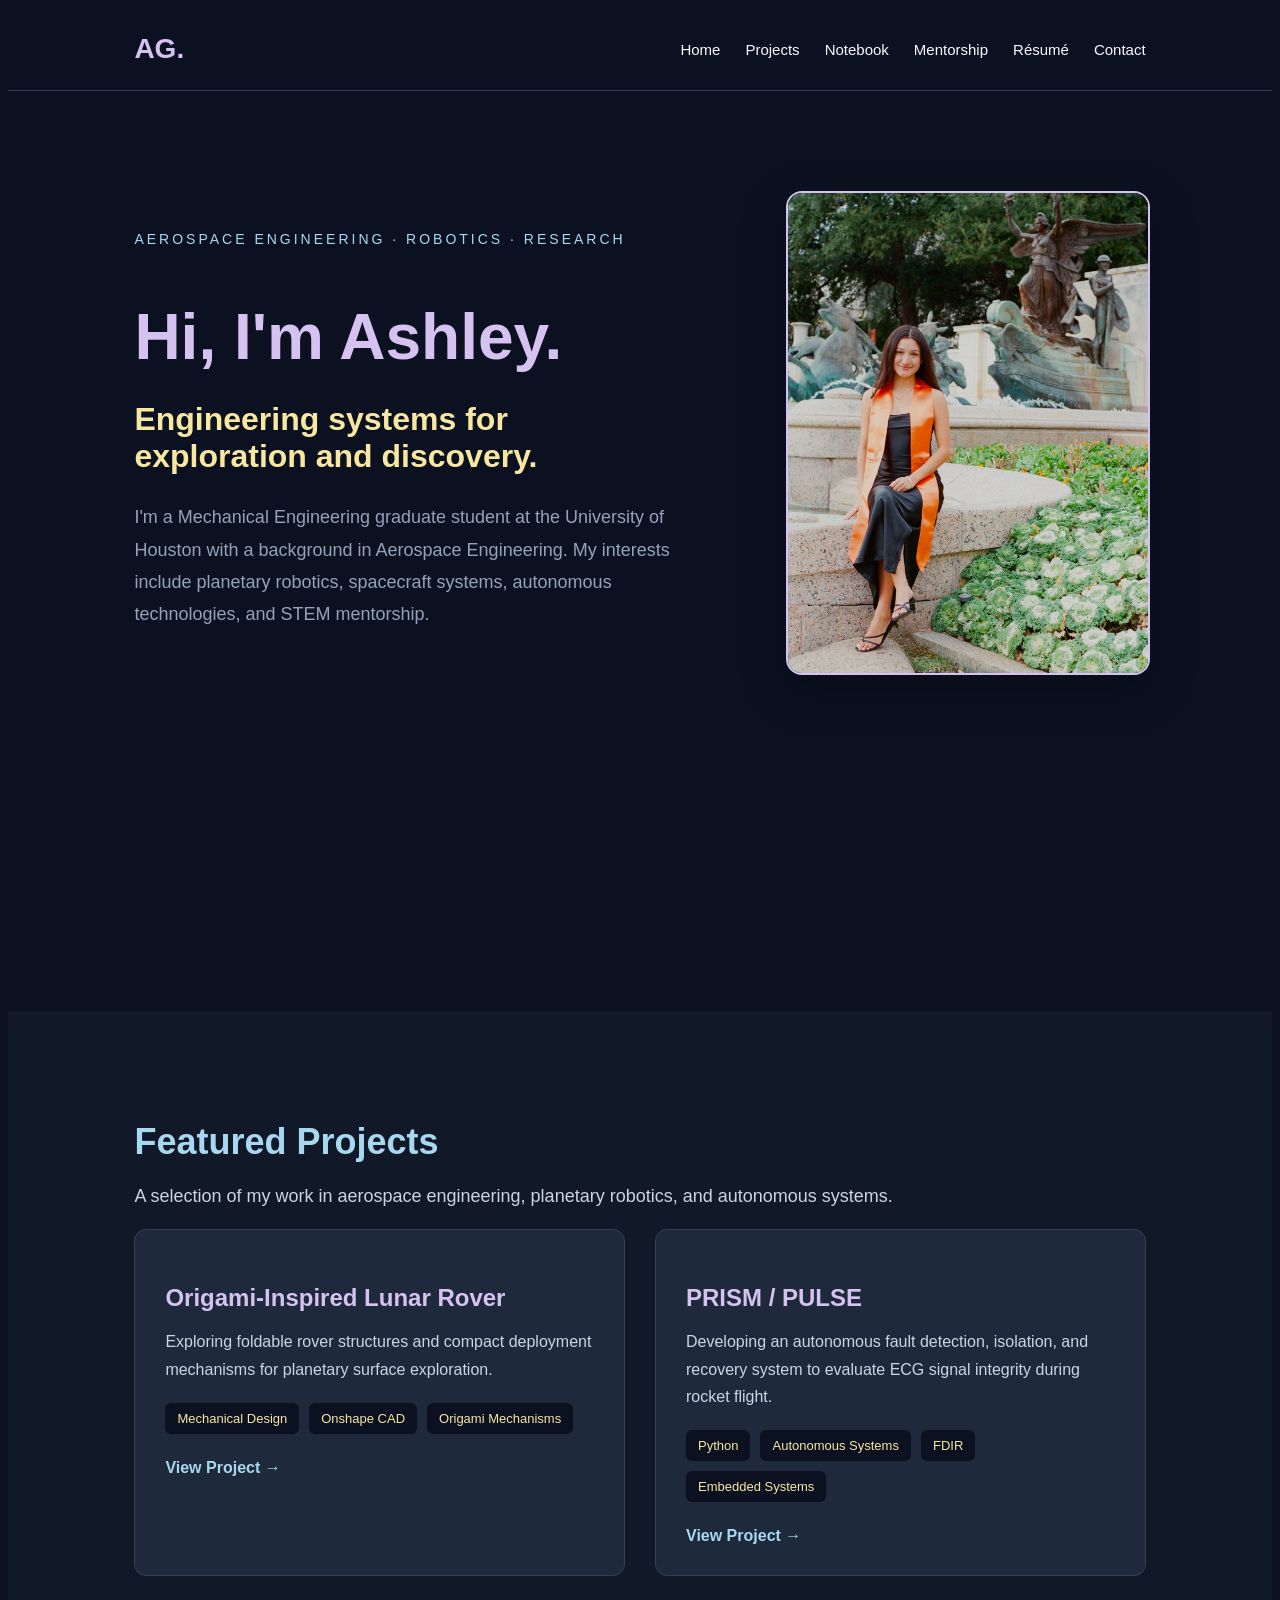
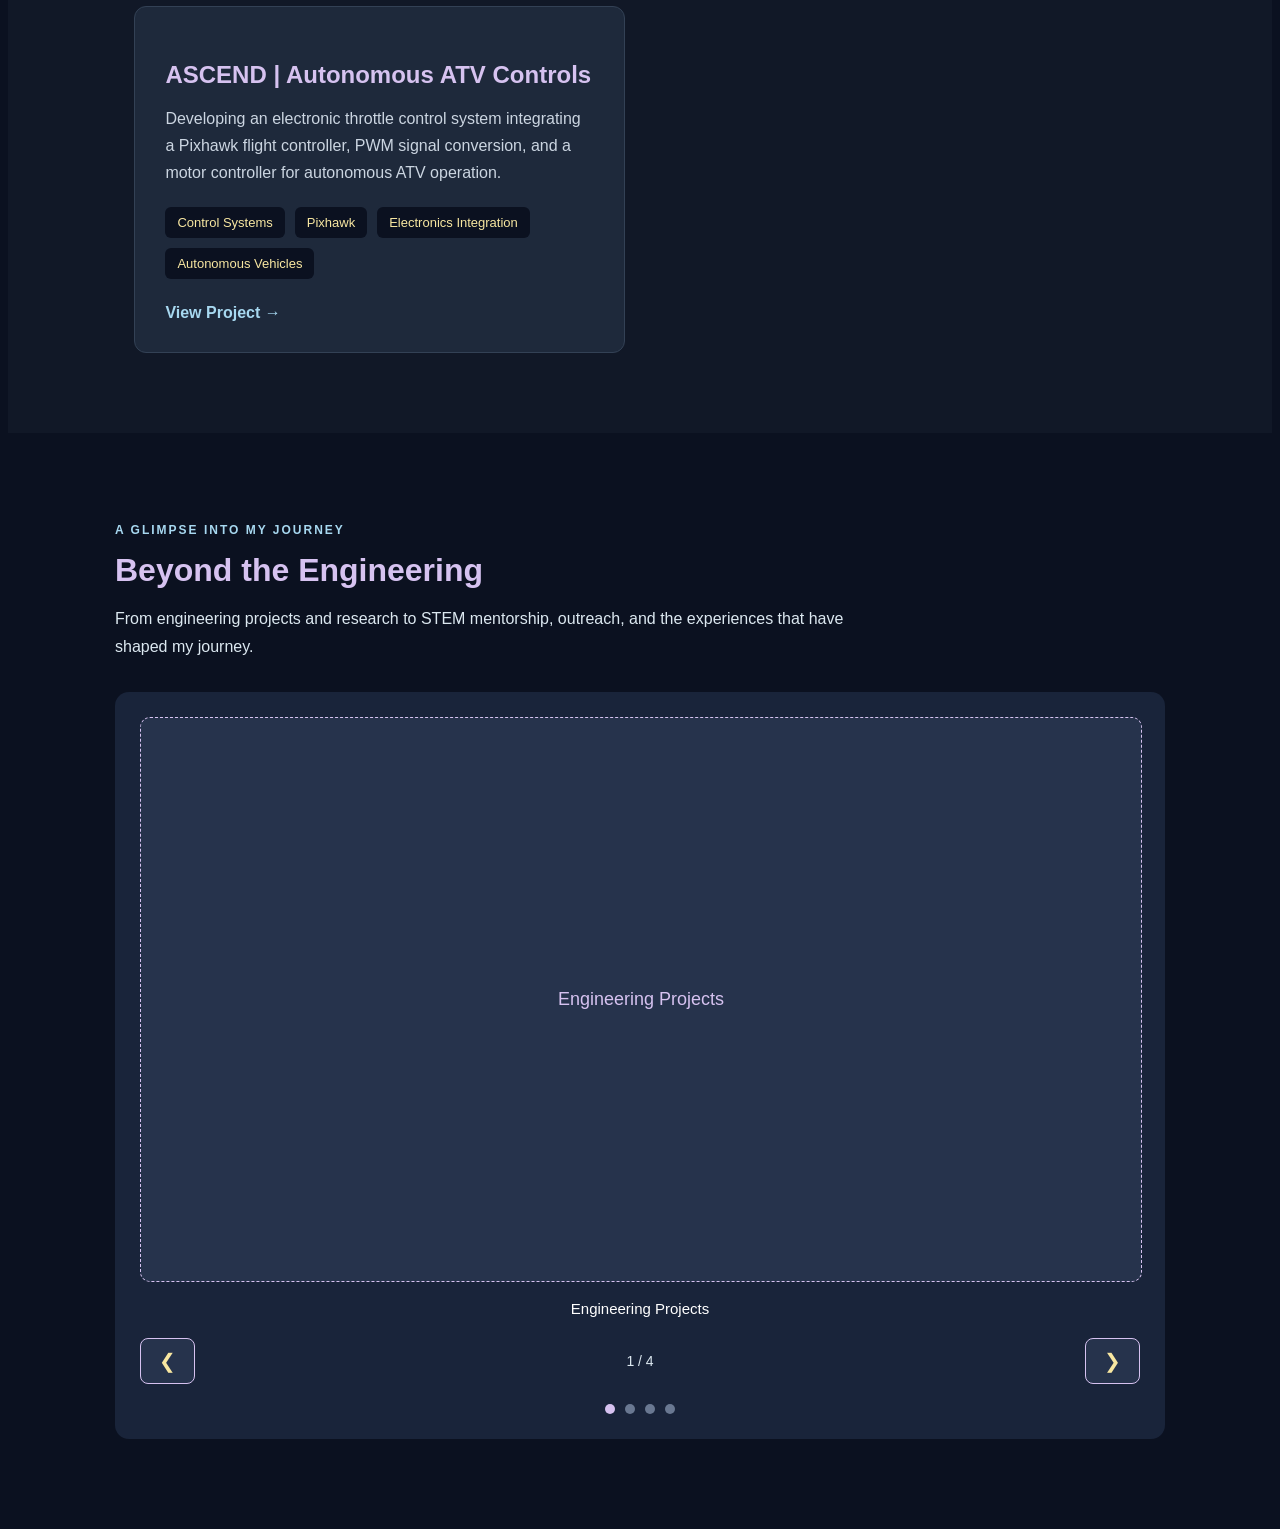
==== index.html @ f5437fc2 "Add files via upload initial engineering portfolio website" ====
<!DOCTYPE html>
<html lang="en">

<head>
    <meta charset="UTF-8">
    <meta name="viewport" content="width=device-width, initial-scale=1.0">

    <title>Ashley Guajardo | Engineering Portfolio</title>

    <link rel="stylesheet" href="style.css?v=2">
</head>

<body>

    <!-- NAVIGATION BAR -->

    <nav class="navbar">

        <a href="index.html" class="logo">AG.</a>

        <div class="nav-links">
            <a href="index.html">Home</a>
            <a href="projects.html">Projects</a>
            <a href="notebook.html">Notebook</a>
            <a href="mentorship.html">Mentorship</a>
            <a href="resume.html">Résumé</a>
            <a href="contact.html">Contact</a>
        </div>

    </nav>
  
<!-- HERO SECTION -->

<section class="hero">

    <div class="hero-content">

        <!-- LEFT SIDE: INTRODUCTION -->

        <div class="hero-text">

            <p class="eyebrow">
                AEROSPACE ENGINEERING · ROBOTICS · RESEARCH
            </p>

            <h1>Hi, I'm Ashley.</h1>

            <h2>
                Engineering systems for exploration
                and discovery.
            </h2>

            <p class="intro">
                I'm a Mechanical Engineering graduate student
                at the University of Houston with a background
                in Aerospace Engineering.

                My interests include planetary robotics,
                spacecraft systems, autonomous technologies,
                and STEM mentorship.
            </p>

        </div>

        <!-- RIGHT SIDE: PROFILE PHOTO -->

        <div class="hero-photo">

            <img
                src="images/profile.jpg"
                alt="Portrait of Ashley"
            >

        </div>

    </div>

</section>

    <!-- FEATURED PROJECTS SECTION -->

    <section class="projects">

        <h2>Featured Projects</h2>

        <p>
            A selection of my work in aerospace engineering,
            planetary robotics, and autonomous systems.
        </p>


        <!-- PROJECT GRID -->

        <div class="project-grid">


            <!-- PROJECT 1: LUNAR ROVER -->

            <div class="project-card">

                <h3>Origami-Inspired Lunar Rover</h3>

                <p>
                    Exploring foldable rover structures
                    and compact deployment mechanisms
                    for planetary surface exploration.
                </p>

                <div class="project-tags">

                    <span>Mechanical Design</span>
                    <span>Onshape CAD</span>
                    <span>Origami Mechanisms</span>

                </div>


                <a href="lunar-rover.html" class="project-link">
                    View Project &rarr;
                </a>


            </div>


            <!-- PROJECT 2: PRISM / PULSE -->

            <div class="project-card">

                <h3>PRISM / PULSE</h3>

                <p>
                    Developing an autonomous fault detection,
                    isolation, and recovery system to evaluate
                    ECG signal integrity during rocket flight.
                </p>

                <div class="project-tags">

                    <span>Python</span>
                    <span>Autonomous Systems</span>
                    <span>FDIR</span>
                    <span>Embedded Systems</span>

                </div>

                <a href="prism-pulse.html" class="project-link">
                    View Project &rarr;
                </a>

            </div>


            <!-- PROJECT 3: ASCEND -->

            <div class="project-card">

                 <h3>ASCEND | Autonomous ATV Controls</h3>

                <p>
                    Developing an electronic throttle control
                    system integrating a Pixhawk flight controller,
                    PWM signal conversion, and a motor controller
                    for autonomous ATV operation.
                </p>

    <div class="project-tags">

        <span>Control Systems</span>
        <span>Pixhawk</span>
        <span>Electronics Integration</span>
        <span>Autonomous Vehicles</span>

    </div>

    <a href="ascend.html" class="project-link">
        View Project &rarr;
    </a>

</div>


            </div>


        </div>
        <!-- END PROJECT GRID -->

    </section>
    <!-- END FEATURED PROJECTS -->


<!-- HOMEPAGE PHOTO GALLERY -->

<section class="home-gallery">

    <p class="home-gallery-label">
        A GLIMPSE INTO MY JOURNEY
    </p>

    <h2>Beyond the Engineering</h2>

    <p class="home-gallery-intro">
        From engineering projects and research
        to STEM mentorship, outreach, and the
        experiences that have shaped my journey.
    </p>

    <div class="home-gallery-container">

        <!-- PHOTO 1 -->
        <div class="home-gallery-slide home-active-slide">
            <div class="home-gallery-placeholder">
                <span>Engineering Projects</span>
            </div>
            <p class="home-gallery-caption">
                Engineering Projects
            </p>
        </div>

        <!-- PHOTO 2 -->
        <div class="home-gallery-slide">
            <div class="home-gallery-placeholder">
                <span>STEM Mentorship</span>
            </div>
            <p class="home-gallery-caption">
                STEM Mentorship & Outreach
            </p>
        </div>

        <!-- PHOTO 3 -->
        <div class="home-gallery-slide">
            <div class="home-gallery-placeholder">
                <span>Research & Robotics</span>
            </div>
            <p class="home-gallery-caption">
                Research & Robotics
            </p>
        </div>

        <!-- PHOTO 4 -->
        <div class="home-gallery-slide">
            <div class="home-gallery-placeholder">
                <span>Team Experiences</span>
            </div>
            <p class="home-gallery-caption">
                Team Experiences
            </p>
        </div>

        <!-- CONTROLS -->
        <div class="home-gallery-controls">

            <button class="home-gallery-prev"
                    type="button"
                    aria-label="Previous photo">
                &#10094;
            </button>

            <span class="home-gallery-counter">
                1 / 4
            </span>

            <button class="home-gallery-next"
                    type="button"
                    aria-label="Next photo">
                &#10095;
            </button>

        </div>

        <!-- DOTS -->
        <div class="home-gallery-dots">
            <button class="home-gallery-dot home-active-dot"
                    type="button"
                    aria-label="Show photo 1"></button>

            <button class="home-gallery-dot"
                    type="button"
                    aria-label="Show photo 2"></button>

            <button class="home-gallery-dot"
                    type="button"
                    aria-label="Show photo 3"></button>

            <button class="home-gallery-dot"
                    type="button"
                    aria-label="Show photo 4"></button>
        </div>

    </div>

</section>


<script>

const homeSlides = document.querySelectorAll(
    ".home-gallery-slide"
);

const homeDots = document.querySelectorAll(
    ".home-gallery-dot"
);

const homeCounter = document.querySelector(
    ".home-gallery-counter"
);

let homeCurrentSlide = 0;

function showHomeSlide(index) {

    homeCurrentSlide =
        (index + homeSlides.length) % homeSlides.length;

    homeSlides.forEach(slide => {
        slide.classList.remove("home-active-slide");
    });

    homeDots.forEach(dot => {
        dot.classList.remove("home-active-dot");
    });

    homeSlides[homeCurrentSlide]
        .classList.add("home-active-slide");

    homeDots[homeCurrentSlide]
        .classList.add("home-active-dot");

    homeCounter.textContent =
        `${homeCurrentSlide + 1} / ${homeSlides.length}`;
}

document.querySelector(".home-gallery-next")
    .addEventListener("click", () => {
        showHomeSlide(homeCurrentSlide + 1);
    });

document.querySelector(".home-gallery-prev")
    .addEventListener("click", () => {
        showHomeSlide(homeCurrentSlide - 1);
    });

homeDots.forEach((dot, index) => {
    dot.addEventListener("click", () => {
        showHomeSlide(index);
    });
});

/* Automatically rotate every 5 seconds */

setInterval(() => {
    showHomeSlide(homeCurrentSlide + 1);
}, 5000);

</script>


</body>

</html>
---- style.css ----
:root {
    --navy: #0B1120;
    --light-blue: #A7D8F0;
    --light-yellow: #F8E7A1;
    --light-purple: #D6C2F0;
    --white: #F8FAFC;
}
body {
    background-color: var(--navy);
    color: var(--white);
    font-family: Arial, sans-serif;
}

.eyebrow {
    color: var(--light-blue);
    font-size: 14px;
    letter-spacing: 3px;
}

.hero h1 {
    font-size: 64px;
    margin-bottom: 15px;
    color: var(--light-purple);
}

.hero h2 {
    font-size: 32px;
    color: var(--light-yellow);
    max-width: 700px;
}


.hero {
    min-height: 80vh;
    padding: 100px 10%;
}

.intro {
    font-size: 18px;
    line-height: 1.8;
    color: #94A3B8;
    max-width: 650px;
}


.navbar {
    display: flex;
    justify-content: space-between;
    align-items: center;
    padding: 25px 10%;
    border-bottom: 1px solid #334155;
}

.logo {
    font-size: 28px;
    font-weight: bold;
    color: var(--light-purple);
    text-decoration: none;
}

.nav-links {
    display: flex;
    gap: 25px;
}

.nav-links a {
    color: var(--white);
    text-decoration: none;
    font-size: 15px;
}

.nav-links a:hover {
    color: var(--light-blue);
}

@media (max-width: 800px) {
    .navbar {
        flex-direction: column;
        gap: 20px;
    }

    .nav-links {
        flex-wrap: wrap;
        justify-content: center;
        gap: 15px;
    }
}


.projects {
    background-color: #111827;
    padding: 80px 10%;
}

.projects h2 {
    font-size: 36px;
    color: var(--light-blue);
    margin-bottom: 15px;
}

.projects p {
    color: #CBD5E1;
    font-size: 18px;
    line-height: 1.7;
}


.project-card {
    background-color: #1E293B;
    padding: 30px;
    border-radius: 12px;
    border: 1px solid #334155;
    max-width: 500px;
    margin-top: 30px;
}

.project-card h3 {
    color: var(--light-purple);
    font-size: 24px;
    margin-bottom: 15px;
}

.project-card p {
    font-size: 16px;
    line-height: 1.7;
}


.project-tags {
    display: flex;
    flex-wrap: wrap;
    gap: 10px;
    margin-top: 20px;
}

.project-tags span {
    background-color: var(--navy);
    color: var(--light-yellow);
    padding: 8px 12px;
    border-radius: 6px;
    font-size: 13px;
}


.project-grid {
    display: grid;
    grid-template-columns: repeat(2, minmax(0, 1fr));
    gap: 30px;
}

.project-card {
    max-width: none;
    margin-top: 0;
}

@media (max-width: 768px) {
    .project-grid {
        grid-template-columns: 1fr;
    }
}

.project-grid {
    display: grid;
    grid-template-columns: 1fr 1fr;
    gap: 30px;
}

@media (max-width: 768px) {
    .project-grid {
        grid-template-columns: 1fr;
    }
}

.project-link {
    display: inline-block;
    margin-top: 25px;
    color: var(--light-blue);
    font-size: 16px;
    font-weight: bold;
    text-decoration: none;
}

.project-link:hover {
    color: var(--light-purple);
    text-decoration: underline;
}


.project-page {
    background-color: #777386;
    color: #FFFFFF;
    padding: 60px 10%;
}

.project-page h1 {
    color: #FFFFFF;
    font-size: 48px;
}

.project-page p {
    color: #EEEAF5;
    font-size: 18px;
    line-height: 1.8;
}

.project-page a {
    color: #F8E7A1;
    text-decoration: none;
}

.project-page a:hover {
    color: #D6C2F0;
    text-decoration: underline;
}


.project-overview {
    margin-top: 60px;
    max-width: 850px;
}

.project-overview h2 {
    color: var(--light-yellow);
    font-size: 30px;
    margin-bottom: 20px;
}

.project-overview p {
    font-size: 18px;
    line-height: 1.9;
}


.research-objectives {
    margin-top: 60px;
    max-width: 850px;
}

.research-objectives h2 {
    color: var(--light-yellow);
    font-size: 30px;
    margin-bottom: 25px;
}

.research-objectives ol {
    padding-left: 25px;
}

.research-objectives li {
    color: #EEEAF5;
    font-size: 18px;
    line-height: 1.8;
    margin-bottom: 20px;
}

.research-objectives strong {
    color: #FFFFFF;
}


.project-page .research-objectives h2 {
    color: var(--light-yellow);
    font-size: 30px;
    margin-bottom: 25px;
}

.objective-card {
    display: flex;
    align-items: flex-start;
    gap: 20px;
    background-color: #676376;
    padding: 24px;
    border-radius: 12px;
    margin-bottom: 15px;
}

.objective-number {
    color: var(--light-yellow);
    font-size: 18px;
    font-weight: bold;
}

.objective-card h3 {
    color: #FFFFFF;
    font-size: 20px;
    margin: 0 0 8px;
}

.project-page .objective-card p {
    color: #EEEAF5;
    font-size: 16px;
    line-height: 1.6;
    margin: 0;
}


.mechanical-design {
    margin-top: 60px;
    max-width: 850px;
}

.project-page .mechanical-design h2 {
    color: var(--light-yellow);
    font-size: 30px;
    margin-bottom: 25px;
}

.project-page .mechanical-design > p {
    color: #EEEAF5;
    font-size: 16px;
    line-height: 1.8;
    margin-bottom: 30px;
}

.design-card {
    background-color: #676376;
    padding: 25px;
    border-radius: 12px;
}

.design-card h3 {
    color: #FFFFFF;
    font-size: 21px;
    margin-top: 0;
}

.project-page .design-card p {
    color: #EEEAF5;
    font-size: 16px;
    line-height: 1.7;
    margin-bottom: 0;
}


.cad-gallery {
    margin-top: 60px;
    max-width: 850px;
}

.project-page .cad-gallery h2 {
    color: var(--light-yellow);
    font-size: 30px;
    margin-bottom: 25px;
}

.gallery-grid {
    display: grid;
    grid-template-columns: 1fr 1fr;
    gap: 20px;
}

.gallery-card {
    background-color: #676376;
    padding: 18px;
    border-radius: 12px;
}

.image-placeholder {
    background-color: #5C586A;
    height: 200px;
    border-radius: 8px;
    display: flex;
    align-items: center;
    justify-content: center;
    color: #EEEAF5;
    font-size: 15px;
}

.gallery-card h3 {
    color: #FFFFFF;
    font-size: 19px;
    margin-bottom: 8px;
}

.project-page .gallery-card p {
    color: #EEEAF5;
    font-size: 15px;
    line-height: 1.6;
}

@media (max-width: 768px) {
    .gallery-grid {
        grid-template-columns: 1fr;
    }
}


/* CAD GALLERY */

.cad-gallery {
    margin-top: 60px;
    max-width: 850px;
}

.project-page .cad-gallery h2 {
    color: var(--light-yellow);
    font-size: 30px;
    margin-bottom: 25px;
}

.gallery-grid {
    display: grid;
    grid-template-columns: 1fr 1fr;
    gap: 20px;
}

.gallery-card {
    background-color: #676376;
    padding: 18px;
    border-radius: 12px;
}

.image-placeholder {
    background-color: #5C586A;
    height: 200px;
    border-radius: 8px;
    display: flex;
    align-items: center;
    justify-content: center;
    color: #EEEAF5;
    font-size: 15px;
}

.gallery-card h3 {
    color: #FFFFFF;
    font-size: 19px;
    margin-bottom: 8px;
}

.project-page .gallery-card p {
    color: #EEEAF5;
    font-size: 15px;
    line-height: 1.6;
}


.engineering-challenges {
    margin-top: 60px;
    max-width: 850px;
}

.project-page .engineering-challenges h2 {
    color: var(--light-yellow);
    font-size: 30px;
    margin-bottom: 25px;
}

.project-page .engineering-challenges > p {
    color: #EEEAF5;
    font-size: 16px;
    line-height: 1.8;
    margin-bottom: 25px;
}

.challenge-card {
    background-color: #676376;
    padding: 25px;
    border-radius: 12px;
}

.challenge-card h3 {
    color: #FFFFFF;
    font-size: 21px;
    margin-top: 0;
}

.project-page .challenge-card p {
    color: #EEEAF5;
    font-size: 16px;
    line-height: 1.7;
}

.challenge-card .image-placeholder {
    margin-top: 25px;
}


.project-progress {
    margin-top: 60px;
    max-width: 850px;
}

.project-page .project-progress h2 {
    color: var(--light-yellow);
    font-size: 30px;
    margin-bottom: 25px;
}

.progress-card {
    background-color: #676376;
    padding: 25px;
    border-radius: 12px;
    margin-bottom: 15px;
}

.progress-card h3 {
    color: #FFFFFF;
    font-size: 20px;
    margin-top: 0;
}

.project-page .progress-card p {
    color: #EEEAF5;
    font-size: 16px;
    line-height: 1.7;
    margin-bottom: 0;
}


.progress-overview {
    background-color: #676376;
    padding: 25px;
    border-radius: 12px;
    margin-bottom: 25px;
}

.progress-header {
    display: flex;
    justify-content: space-between;
    align-items: center;
    gap: 15px;
}

.progress-header h3 {
    color: #FFFFFF;
    font-size: 20px;
    margin: 0;
}

.progress-header span {
    color: var(--light-yellow);
    font-size: 15px;
    font-weight: bold;
}

.progress-track {
    background-color: #514D60;
    height: 12px;
    border-radius: 20px;
    overflow: hidden;
    margin-top: 25px;
}

.progress-fill {
    background-color: var(--light-yellow);
    width: 35%;
    height: 100%;
    border-radius: 20px;
}

.project-page .progress-overview p {
    color: #EEEAF5;
    font-size: 15px;
    margin-bottom: 0;
}


/* TECHNICAL SKILLS */

.technical-skills {
    margin-top: 60px;
    max-width: 850px;
}

.project-page .technical-skills h2 {
    color: var(--light-yellow);
    font-size: 30px;
    margin-bottom: 25px;
}

.skills-grid {
    display: grid;
    grid-template-columns: 1fr 1fr;
    gap: 20px;
}

.skill-card {
    background-color: #676376;
    padding: 25px;
    border-radius: 12px;
}

.skill-card h3 {
    color: #FFFFFF;
    font-size: 19px;
    margin-top: 0;
    margin-bottom: 10px;
}

.project-page .skill-card p {
    color: #EEEAF5;
    font-size: 15px;
    line-height: 1.6;
    margin-bottom: 0;
}


@media (max-width: 768px) {
    .skills-grid {
        grid-template-columns: 1fr;
    }
}


/* PROJECT FOOTER */

.project-footer {
    max-width: 850px;
    margin-top: 80px;
    padding-top: 30px;
    border-top: 1px solid #A9A4B8;
}

.project-page .project-footer p {
    color: #EEEAF5;
    font-size: 15px;
}

.footer-navigation {
    display: flex;
    justify-content: space-between;
    align-items: center;
    gap: 20px;
    margin-top: 20px;
    margin-bottom: 30px;
}

.footer-navigation a {
    color: var(--light-yellow);
    text-decoration: none;
    font-size: 16px;
    font-weight: 600;
    transition: color 0.2s ease;
}

.footer-navigation a:hover {
    color: #FFFFFF;
}

.project-page .project-footer .footer-caption {
    font-size: 13px;
    opacity: 0.75;
}

@media (max-width: 768px) {
    .footer-navigation {
        flex-direction: column;
        align-items: flex-start;
    }
}


/* PRISM / PULSE ACRONYM DEFINITIONS */

.prism-acronyms {
    display: flex;
    flex-direction: column;
    gap: 20px;
    margin: 30px 0;
}

.acronym-item {
    display: flex;
    align-items: flex-start;
    gap: 20px;
}

.acronym-item h2 {
    background-color: #405468;
    color: #A7D8F0;
    font-size: 16px;
    padding: 12px 15px;
    border-radius: 6px;
    min-width: 85px;
    text-align: center;
    margin: 0;
}

.acronym-item:nth-child(2) h2 {
    color: #F8E7A1;
}

.acronym-item p {
    color: #F8FAFC;
    font-size: 17px;
    line-height: 1.6;
    margin: 8px 0 0;
}


/* ===================================
   PRISM / PULSE PROJECT PAGE
=================================== */

body.prism-page {
    background-color: #53677B;
    color: #F8FAFC;
    min-height: 100vh;
    margin: 0;
    padding: 55px 8%;
    font-family: Arial, sans-serif;
}

/* MAIN CONTAINER */

.prism-container {
    max-width: 1000px;
    margin: 0 auto;
}

/* PROJECT INTRODUCTION */

.prism-topline {
    display: flex;
    justify-content: space-between;
    gap: 20px;
    margin-bottom: 35px;
}

.prism-topline span {
    color: #A7D8F0;
    font-size: 12px;
    font-weight: 600;
    letter-spacing: 1px;
}

.prism-topline span:last-child {
    color: #F8E7A1;
}

.prism-intro h1 {
    color: #FFFFFF;
    font-size: clamp(42px, 7vw, 70px);
    margin: 0 0 15px;
}

.prism-description {
    color: #F8FAFC;
    font-size: 18px;
    line-height: 1.7;
    max-width: 700px;
    margin-bottom: 35px;
}

/* ACRONYM DEFINITIONS */

.prism-definitions {
    background-color: #405468;
    border-radius: 12px;
    padding: 25px 30px;
}

.prism-definition {
    display: grid;
    grid-template-columns: 90px 1fr;
    gap: 20px;
    align-items: start;
}

.prism-definition + .prism-definition {
    border-top: 1px solid #71869A;
    margin-top: 20px;
    padding-top: 20px;
}

.prism-definition h2 {
    color: #A7D8F0;
    font-size: 17px;
    margin: 0;
}

.prism-definition:nth-child(2) h2 {
    color: #F8E7A1;
}

.prism-definition p {
    color: #FFFFFF;
    font-size: 16px;
    line-height: 1.6;
    margin: 0;
}

/* PROJECT FACTS */

.prism-details {
    display: grid;
    grid-template-columns: repeat(3, 1fr);
    gap: 25px;
    margin: 35px 0 50px;
}

.prism-details h3 {
    color: #C4D8E7;
    font-size: 12px;
    letter-spacing: 1px;
    margin-bottom: 8px;
}

.prism-details p {
    color: #FFFFFF;
    font-size: 16px;
    margin: 0;
}

/* MISSION */

.prism-mission {
    border-top: 1px solid #A7D8F0;
    padding-top: 35px;
}

.prism-mission h2 {
    color: #A7D8F0;
    font-size: 30px;
    margin-bottom: 20px;
}

.prism-mission > p {
    color: #F8FAFC;
    font-size: 16px;
    line-height: 1.8;
    max-width: 800px;
    margin-bottom: 30px;
}

/* IMAGE PLACEHOLDER */

.prism-image-card {
    background-color: #405468;
    border-radius: 12px;
    padding: 20px;
}

.prism-image-placeholder {
    min-height: 220px;
    border: 1px solid #A7D8F0;
    border-radius: 8px;
    display: flex;
    flex-direction: column;
    justify-content: center;
    align-items: center;
    gap: 10px;
    text-align: center;
}

.prism-image-placeholder span {
    color: #FFFFFF;
    font-size: 17px;
}

.prism-image-placeholder small {
    color: #C4D8E7;
    font-size: 13px;
}

/* RESPONSIVE DESIGN */

@media (max-width: 768px) {

    .prism-topline {
        flex-direction: column;
        gap: 8px;
    }

    .prism-definition {
        grid-template-columns: 1fr;
        gap: 8px;
    }

    .prism-details {
        grid-template-columns: 1fr;
        gap: 20px;
    }

}


/* PULSE TECHNICAL CONTRIBUTIONS */

.pulse-contributions {
    margin-top: 75px;
    padding-top: 35px;
    border-top: 1px solid #A7D8F0;
}

.pulse-section-label {
    color: #F8E7A1;
    font-size: 12px;
    font-weight: 600;
    letter-spacing: 1.5px;
}

.pulse-contributions h2 {
    color: #FFFFFF;
    font-size: 30px;
    margin: 15px 0 20px;
}

.pulse-role-description {
    color: #F8FAFC;
    font-size: 16px;
    line-height: 1.8;
    max-width: 850px;
    margin-bottom: 30px;
}

.pulse-contributions-grid {
    display: grid;
    grid-template-columns: 1fr 1fr;
    gap: 20px;
}

.pulse-contribution-card {
    background-color: #405468;
    padding: 25px;
    border-radius: 12px;
}

.pulse-contribution-card h3 {
    color: #A7D8F0;
    font-size: 19px;
    margin: 0 0 12px;
}

.pulse-contribution-card p {
    color: #F8FAFC;
    font-size: 15px;
    line-height: 1.7;
    margin: 0;
}

@media (max-width: 768px) {
    .pulse-contributions-grid {
        grid-template-columns: 1fr;
    }
}


/* PULSE SYSTEM ARCHITECTURE */

.pulse-architecture {
    margin-top: 75px;
}

.pulse-architecture h2 {
    color: #FFFFFF;
    font-size: 30px;
    margin: 15px 0 20px;
}

.pulse-architecture-intro {
    color: #F8FAFC;
    font-size: 16px;
    line-height: 1.8;
    max-width: 850px;
    margin-bottom: 30px;
}

.pulse-architecture-panel {
    background-color: #405468;
    padding: 28px;
    border-radius: 12px;
}

.pulse-architecture-panel h3 {
    color: #A7D8F0;
    font-size: 18px;
    margin: 0 0 25px;
}

.pulse-flow-grid {
    display: grid;
    grid-template-columns: 1fr 1fr;
    gap: 15px;
}

.pulse-flow-item {
    background-color: #53677B;
    border: 1px solid #7898B0;
    padding: 20px;
    border-radius: 8px;
}

.pulse-flow-item span {
    color: #F8E7A1;
    font-size: 13px;
    font-weight: bold;
}

.pulse-flow-item h4 {
    color: #FFFFFF;
    font-size: 17px;
    margin: 12px 0 8px;
}

.pulse-flow-item p {
    color: #F8FAFC;
    font-size: 14px;
    line-height: 1.6;
    margin: 0;
}

.pulse-flow-note {
    color: #DDE9F1;
    font-size: 14px;
    line-height: 1.7;
    margin: 25px 0 0;
}

.pulse-diagram-card {
    background-color: #405468;
    border-radius: 12px;
    padding: 20px;
    margin-top: 20px;
}

.pulse-diagram-placeholder {
    border: 1px solid #A7D8F0;
    border-radius: 8px;
    min-height: 200px;
    display: flex;
    flex-direction: column;
    align-items: center;
    justify-content: center;
    gap: 10px;
    text-align: center;
    padding: 20px;
}

.pulse-diagram-placeholder span {
    color: #FFFFFF;
    font-size: 17px;
}

.pulse-diagram-placeholder small {
    color: #DDE9F1;
    font-size: 13px;
}

@media (max-width: 768px) {
    .pulse-flow-grid {
        grid-template-columns: 1fr;
    }
}


/* PULSE AUTONOMOUS FDIR */

.pulse-fdir {
    margin-top: 75px;
}

.pulse-fdir h2 {
    color: #FFFFFF;
    font-size: 30px;
    margin: 15px 0 20px;
}

.pulse-fdir-intro {
    color: #F8FAFC;
    font-size: 16px;
    line-height: 1.8;
    max-width: 850px;
    margin-bottom: 30px;
}

.pulse-fault-panel,
.pulse-results-panel {
    background-color: #405468;
    padding: 28px;
    border-radius: 12px;
    margin-bottom: 20px;
}

.pulse-fault-panel h3,
.pulse-results-panel h3 {
    color: #A7D8F0;
    font-size: 19px;
    margin: 0 0 20px;
}

.pulse-fault-grid {
    display: grid;
    grid-template-columns: repeat(3, 1fr);
    gap: 15px;
}

.pulse-fault-card {
    background-color: #53677B;
    padding: 20px;
    border-radius: 8px;
}

.pulse-fault-card h4 {
    color: #F8E7A1;
    font-size: 16px;
    margin: 0 0 12px;
}

.pulse-fault-card p,
.pulse-results-panel p {
    color: #F8FAFC;
    font-size: 14px;
    line-height: 1.7;
}

.pulse-results-placeholder {
    border: 1px solid #A7D8F0;
    border-radius: 8px;
    min-height: 200px;
    display: flex;
    flex-direction: column;
    align-items: center;
    justify-content: center;
    gap: 10px;
    text-align: center;
    margin-top: 20px;
}

.pulse-results-placeholder span {
    color: #FFFFFF;
    font-size: 16px;
}

.pulse-results-placeholder small {
    color: #DCE8F0;
    font-size: 13px;
}

@media (max-width: 768px) {
    .pulse-fault-grid {
        grid-template-columns: 1fr;
    }
}


/* PULSE FAULT PLOT PLACEHOLDERS */

.pulse-fault-card {
    display: flex;
    flex-direction: column;
}

.pulse-fault-image {
    border: 1px dashed #A7D8F0;
    border-radius: 8px;
    min-height: 145px;
    padding: 12px;
    margin-top: auto;

    display: flex;
    flex-direction: column;
    align-items: center;
    justify-content: center;
    gap: 8px;
    text-align: center;
}

.pulse-fault-image span {
    color: #FFFFFF;
    font-size: 14px;
}

.pulse-fault-image small {
    color: #C4D8E7;
    font-size: 12px;
}


/* Keep fault plots aligned within cards */

.pulse-fault-card {
    display: flex;
    flex-direction: column;
}

.pulse-fault-card p {
    flex-grow: 1;
}

.pulse-fault-image {
    margin-top: 20px;
    min-height: 170px;
}


.pulse-workflow-grid {
    display: flex;
    align-items: stretch;
    gap: 10px;
}

.pulse-workflow-step {
    background-color: #53677B;
    padding: 18px;
    border-radius: 8px;
    flex: 1;
    min-width: 0;
}

.pulse-workflow-arrow {
    color: #F8E7A1;
    font-size: 26px;
    font-weight: bold;
    display: flex;
    align-items: center;
    justify-content: center;
    flex-shrink: 0;
}


@media (max-width: 768px) {

    .pulse-workflow-grid {
        flex-direction: column;
        align-items: stretch;
    }

    .pulse-workflow-arrow {
        transform: rotate(90deg);
        font-size: 24px;
    }

}


/* FIX PULSE DEVELOPMENT WORKFLOW */

.pulse-workflow-grid {
    display: flex;
    align-items: stretch;
    gap: 12px;
}

.pulse-workflow-step {
    background-color: #405468;
    border: 1px solid #7898B0;
    border-radius: 10px;
    padding: 20px;
    flex: 1;
    min-width: 0;
}

.pulse-workflow-step span {
    color: #F8E7A1;
    font-size: 13px;
    font-weight: bold;
}

.pulse-workflow-step h4 {
    color: #FFFFFF;
    font-size: 16px;
    margin: 12px 0;
}

.pulse-workflow-step p {
    color: #F8FAFC;
    font-size: 14px;
    line-height: 1.6;
    margin: 0;
}

.pulse-workflow-arrow {
    display: flex;
    align-items: center;
    justify-content: center;
    color: #F8E7A1;
    font-size: 28px;
    flex-shrink: 0;
}

@media (max-width: 768px) {
    .pulse-workflow-grid {
        flex-direction: column;
    }

    .pulse-workflow-arrow {
        transform: rotate(90deg);
    }
}

/* DEVELOPMENT WORKFLOW TITLE */

.pulse-workflow-title {
    color: #A7D8F0;
    font-size: 21px;
    font-weight: 600;
    margin-bottom: 25px;
}


/* PULSE COMPONENT MATRIX */

.pulse-component-panel {
    background-color: #405468;
    padding: 28px;
    border-radius: 12px;
}

.pulse-component-heading {
    display: flex;
    justify-content: space-between;
    align-items: center;
    gap: 15px;
    margin-bottom: 20px;
}

.pulse-component-heading h3 {
    color: #A7D8F0;
    font-size: 20px;
    margin: 0;
}

.pulse-component-heading span {
    color: #F8E7A1;
    font-size: 12px;
    font-weight: bold;
    letter-spacing: 1px;
}

/* TABLE */

.pulse-table-scroll {
    overflow-x: auto;
}

.pulse-component-table {
    width: 100%;
    border-collapse: collapse;
    text-align: left;
}

.pulse-component-table th {
    color: #A7D8F0;
    font-size: 14px;
    padding: 16px 12px;
    border-bottom: 1px solid #7898B0;
}

.pulse-component-table td {
    color: #F8FAFC;
    font-size: 14px;
    line-height: 1.6;
    padding: 16px 12px;
    border-bottom: 1px solid #62778B;
}

.pulse-component-table td:first-child {
    color: #FFFFFF;
    font-weight: bold;
}

.pulse-component-table tbody tr:last-child td {
    border-bottom: none;
}

/* ENGINEERING PANELS */

.pulse-engineering-grid {
    display: grid;
    grid-template-columns: repeat(2, 1fr);
    gap: 20px;
    margin-top: 20px;
}

.pulse-engineering-card {
    background-color: #405468;
    padding: 25px;
    border-radius: 12px;
    border-top: 3px solid #F8E7A1;
}

.pulse-engineering-card h3 {
    color: #FFFFFF;
    font-size: 19px;
    margin: 0 0 15px;
}

.pulse-engineering-card p {
    color: #F8FAFC;
    font-size: 15px;
    line-height: 1.7;
    margin: 0;
}

/* RESPONSIVE LAYOUT */

@media (max-width: 768px) {

    .pulse-component-heading {
        flex-direction: column;
        align-items: flex-start;
    }

    .pulse-engineering-grid {
        grid-template-columns: 1fr;
    }

    .pulse-component-table {
        min-width: 550px;
    }

}


/* HOMEPAGE HERO WITH PROFILE PHOTO */

.hero-content {
    display: grid;
    grid-template-columns: 1.4fr 1fr;
    align-items: center;
    gap: 65px;
}

.hero-text {
    min-width: 0;
}

.hero-photo {
    width: 100%;
    max-width: 360px;
    justify-self: end;
}

.hero-photo img {
    display: block;
    width: 100%;
    aspect-ratio: 3 / 4;
    object-fit: cover;
    object-position: center;
    border-radius: 16px;
    border: 2px solid #D6C2F0;
    box-shadow: 0 15px 45px rgba(0, 0, 0, 0.25);
}

/* MOBILE RESPONSIVENESS */

@media (max-width: 768px) {

    .hero-content {
        grid-template-columns: 1fr;
        gap: 35px;
    }

    .hero-photo {
        max-width: 320px;
        justify-self: center;
    }

}


/* PULSE PROJECT MILESTONES */

.pulse-milestones {
    margin-top: 75px;
}

.pulse-milestones h2 {
    color: #FFFFFF;
    font-size: 30px;
    margin: 15px 0 20px;
}

.pulse-milestones-intro {
    color: #F8FAFC;
    font-size: 16px;
    line-height: 1.8;
    max-width: 850px;
    margin-bottom: 30px;
}

/* TIMELINE CONTAINER */

.pulse-timeline {
    background-color: #405468;
    border-radius: 12px;
    padding: 35px 40px;
}

/* INDIVIDUAL MILESTONES */

.pulse-milestone {
    position: relative;
    border-left: 2px solid #7898B0;
    padding: 0 0 35px 35px;
}

.pulse-milestone:last-child {
    border-left-color: transparent;
    padding-bottom: 0;
}

/* TIMELINE CIRCLES */

.pulse-milestone::before {
    content: "";
    position: absolute;
    left: -8px;
    top: 4px;
    width: 14px;
    height: 14px;
    border-radius: 50%;
    background-color: #A7D8F0;
}

.pulse-milestone.active::before {
    background-color: #F8E7A1;
}

.pulse-milestone.upcoming::before {
    background-color: #AAB8C5;
}

/* MILESTONE TEXT */

.pulse-milestone-content span {
    color: #A7D8F0;
    font-size: 12px;
    font-weight: bold;
    letter-spacing: 1px;
}

.pulse-milestone.active span {
    color: #F8E7A1;
}

.pulse-milestone.upcoming span {
    color: #C4D0DB;
}

.pulse-milestone h3 {
    color: #FFFFFF;
    font-size: 19px;
    margin: 10px 0;
}

.pulse-milestone p {
    color: #F8FAFC;
    font-size: 15px;
    line-height: 1.7;
    margin: 0;
}

@media (max-width: 768px) {

    .pulse-timeline {
        padding: 25px 20px;
    }

    .pulse-milestone {
        padding-left: 25px;
    }

}


/* PULSE DEVELOPMENT PROGRESS BAR */

.pulse-progress {
    background-color: #405468;
    padding: 28px;
    border-radius: 12px;
    margin-bottom: 25px;
}

.pulse-progress-heading {
    display: flex;
    justify-content: space-between;
    align-items: center;
    gap: 15px;
    margin-bottom: 22px;
}

.pulse-progress-heading h3 {
    color: #FFFFFF;
    font-size: 19px;
    margin: 0;
}

.pulse-progress-heading span {
    color: #F8E7A1;
    font-size: 12px;
    font-weight: bold;
    letter-spacing: 1px;
}

.pulse-progress-track {
    width: 100%;
    height: 12px;
    background-color: #293E52;
    border-radius: 20px;
    overflow: hidden;
}

.pulse-progress-fill {
    width: 35%;
    height: 100%;
    background-color: #A7D8F0;
    border-radius: 20px;
}

.pulse-progress p {
    color: #DCE8F0;
    font-size: 14px;
    line-height: 1.7;
    margin: 18px 0 0;
}

@media (max-width: 768px) {
    .pulse-progress-heading {
        flex-direction: column;
        align-items: flex-start;
    }
}


/* ROTATING PULSE PHOTO GALLERY */

.pulse-gallery {
    margin-top: 75px;
}

.pulse-gallery h2 {
    color: #FFFFFF;
    font-size: 30px;
    margin: 15px 0 25px;
}

.pulse-gallery-container {
    background-color: #405468;
    padding: 25px;
    border-radius: 12px;
}

.pulse-gallery-slide {
    display: none;
}

.pulse-gallery-slide.active-slide {
    display: block;
}

.pulse-gallery-placeholder {
    width: 100%;
    aspect-ratio: 16 / 9;
    border: 1px dashed #A7D8F0;
    border-radius: 10px;
    background-color: #53677B;

    display: flex;
    align-items: center;
    justify-content: center;
    text-align: center;
}

.pulse-gallery-placeholder span {
    color: #DCE8F0;
    font-size: 17px;
}

.pulse-gallery-caption {
    color: #FFFFFF;
    font-size: 15px;
    text-align: center;
    margin: 18px 0;
    min-height: 20px;
}

.pulse-gallery-controls {
    display: flex;
    justify-content: space-between;
    align-items: center;
    margin-top: 15px;
}

.gallery-prev,
.gallery-next {
    background-color: #53677B;
    color: #F8E7A1;
    border: 1px solid #7898B0;
    border-radius: 8px;
    padding: 10px 18px;
    font-size: 20px;
    cursor: pointer;
}

.gallery-prev:hover,
.gallery-next:hover {
    background-color: #627B93;
}

.pulse-gallery-counter {
    color: #DCE8F0;
    font-size: 14px;
}

.pulse-gallery-dots {
    display: flex;
    justify-content: center;
    gap: 10px;
    margin-top: 20px;
}

.gallery-dot {
    width: 10px;
    height: 10px;
    border: none;
    border-radius: 50%;
    background-color: #8798AA;
    cursor: pointer;
    padding: 0;
}

.gallery-dot.active-dot {
    background-color: #F8E7A1;
}


/* PRISM/PULSE PAGE FOOTER */

.pulse-page-footer {
    margin-top: 85px;
    padding: 55px 20px;
    text-align: center;
    border-top: 1px solid #8298AC;
}

.pulse-page-footer h2 {
    color: #FFFFFF;
    font-size: 28px;
    margin: 15px 0;
}

.pulse-page-footer > p:not(.pulse-section-label) {
    color: #DCE8F0;
    font-size: 15px;
    line-height: 1.7;
}

.pulse-footer-links {
    display: flex;
    justify-content: center;
    gap: 15px;
    flex-wrap: wrap;
    margin-top: 30px;
}

.pulse-footer-links a {
    display: inline-block;
    text-decoration: none;
    padding: 13px 24px;
    border-radius: 8px;
    font-size: 14px;
    font-weight: 600;
    transition: 0.2s ease;
}

.pulse-footer-primary {
    background-color: #A7D8F0;
    color: #0B1120;
}

.pulse-footer-primary:hover {
    background-color: #D6C2F0;
}

.pulse-footer-secondary {
    border: 1px solid #D6C2F0;
    color: #FFFFFF;
}

.pulse-footer-secondary:hover {
    background-color: #627B93;
}


/* HOMEPAGE ROTATING PHOTO GALLERY */

.home-gallery {
    margin: 90px auto;
    max-width: 1050px;
    padding: 0 25px;
}

.home-gallery-label {
    color: #A7D8F0;
    font-size: 12px;
    font-weight: 600;
    letter-spacing: 2px;
}

.home-gallery h2 {
    color: #D6C2F0;
    font-size: 32px;
    margin: 15px 0;
}

.home-gallery-intro {
    color: #DCE8F0;
    font-size: 16px;
    line-height: 1.8;
    max-width: 750px;
    margin-bottom: 30px;
}

.home-gallery-container {
    background-color: #19243A;
    padding: 25px;
    border-radius: 14px;
}

.home-gallery-slide {
    display: none;
}

.home-gallery-slide.home-active-slide {
    display: block;
}

.home-gallery-placeholder {
    width: 100%;
    aspect-ratio: 16 / 9;
    background-color: #26334C;
    border: 1px dashed #D6C2F0;
    border-radius: 10px;

    display: flex;
    align-items: center;
    justify-content: center;
}

.home-gallery-placeholder span {
    color: #D6C2F0;
    font-size: 18px;
}

.home-gallery-caption {
    color: #FFFFFF;
    text-align: center;
    font-size: 15px;
    margin: 18px 0;
    min-height: 20px;
}

.home-gallery-controls {
    display: flex;
    justify-content: space-between;
    align-items: center;
    margin-top: 15px;
}

.home-gallery-prev,
.home-gallery-next {
    background-color: #26334C;
    color: #F8E7A1;
    border: 1px solid #D6C2F0;
    border-radius: 8px;
    padding: 10px 18px;
    font-size: 20px;
    cursor: pointer;
}

.home-gallery-prev:hover,
.home-gallery-next:hover {
    background-color: #344563;
}

.home-gallery-counter {
    color: #DCE8F0;
    font-size: 14px;
}

.home-gallery-dots {
    display: flex;
    justify-content: center;
    gap: 10px;
    margin-top: 20px;
}

.home-gallery-dot {
    width: 10px;
    height: 10px;
    padding: 0;
    border: none;
    border-radius: 50%;
    background-color: #697891;
    cursor: pointer;
}

.home-gallery-dot.home-active-dot {
    background-color: #D6C2F0;
}

@media (max-width: 768px) {
    .home-gallery {
        margin: 60px auto;
        padding: 0 20px;
    }

    .home-gallery-container {
        padding: 15px;
    }
}
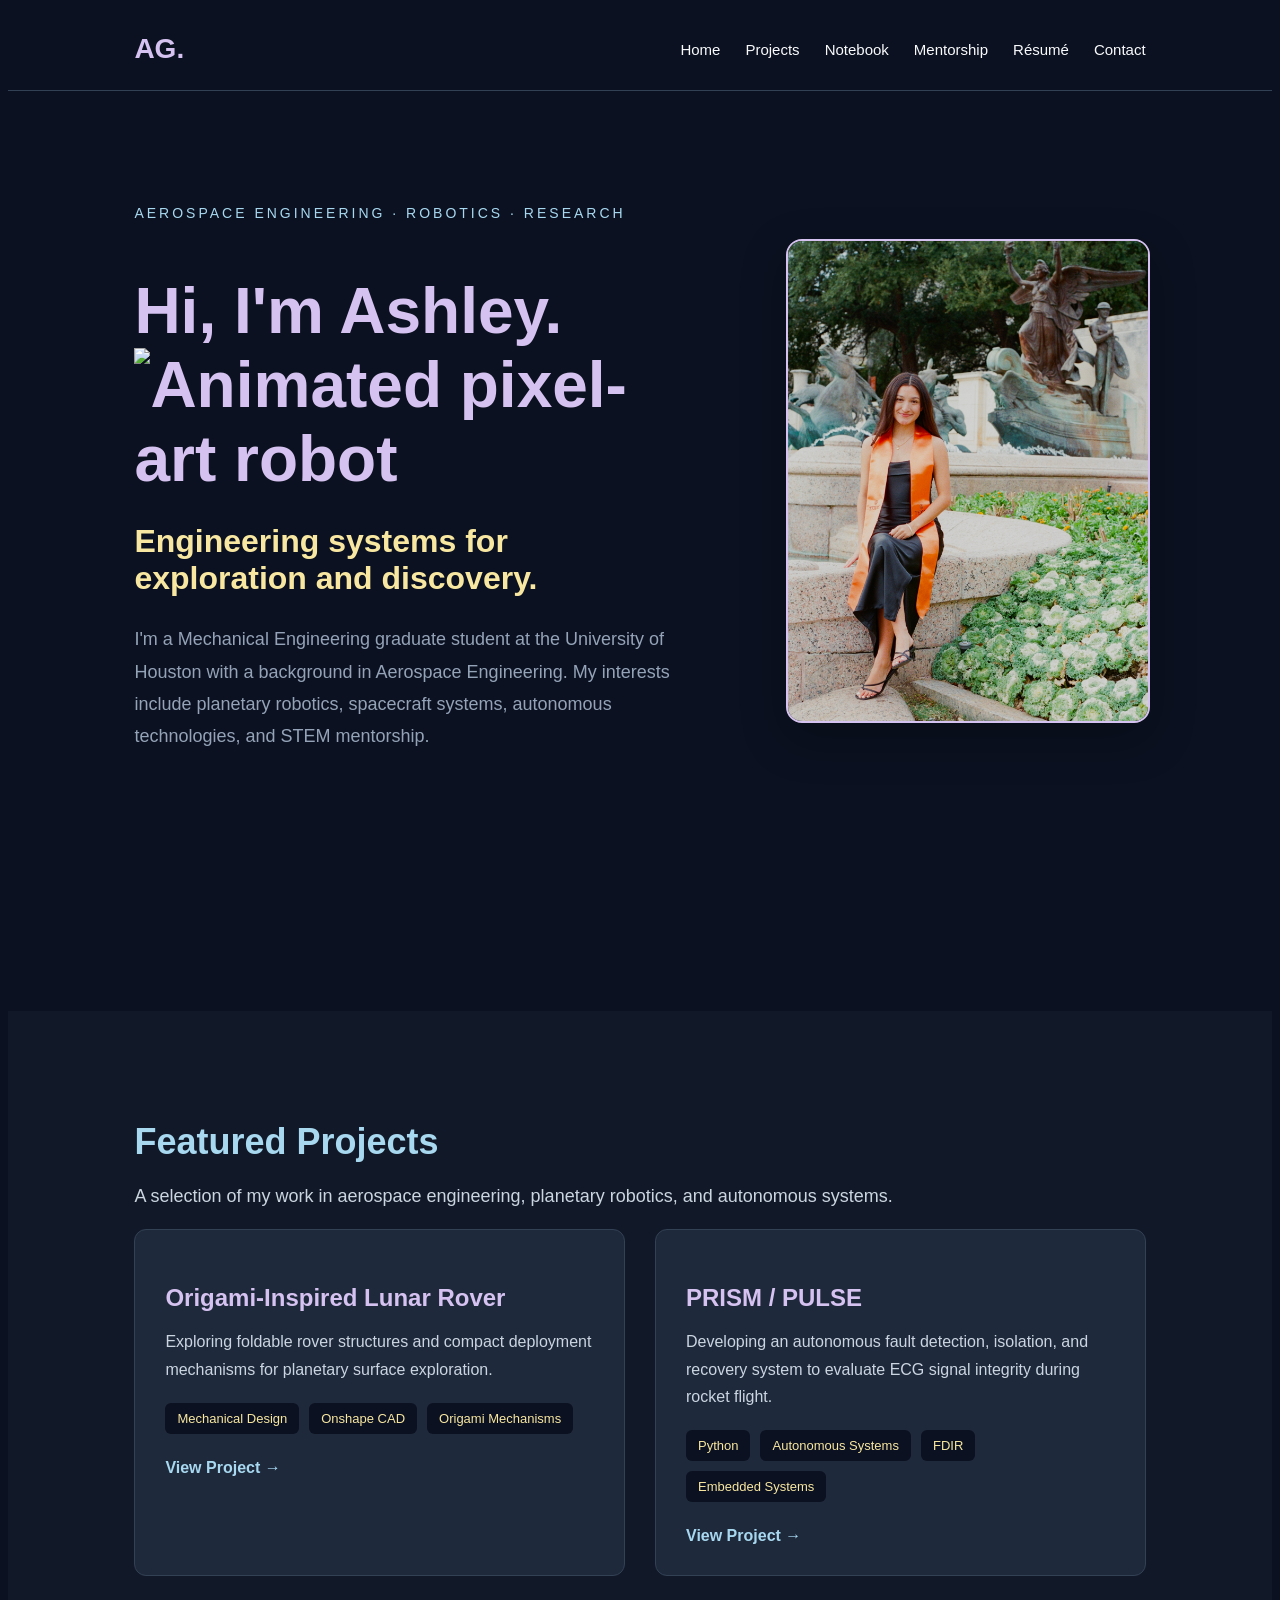
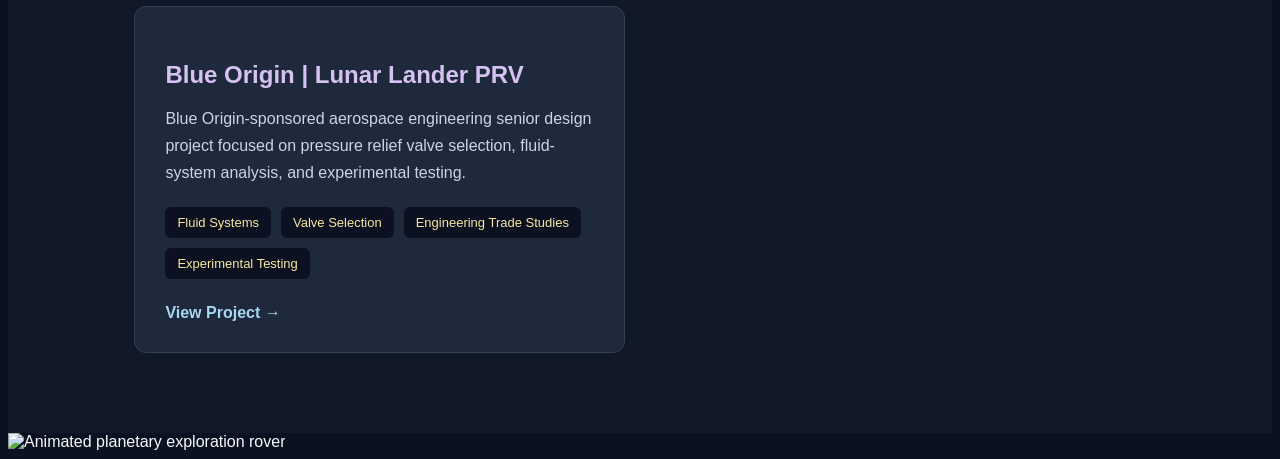
==== commit e9b0b84a: "Revise index.html structure and content Updated the stylesheet version and modified navigation links" ====
--- a/index.html
+++ b/index.html
@@ -7,7 +7,7 @@
 
     <title>Ashley Guajardo | Engineering Portfolio</title>
 
-    <link rel="stylesheet" href="style.css?v=2">
+    <link rel="stylesheet" href="style.css?v=3">
 </head>
 
 <body>
@@ -20,7 +20,7 @@
 
         <div class="nav-links">
             <a href="index.html">Home</a>
-            <a href="projects.html">Projects</a>
+            <a href="index.html#featured-projects">Projects</a>
             <a href="notebook.html">Notebook</a>
             <a href="mentorship.html">Mentorship</a>
             <a href="resume.html">Résumé</a>
@@ -28,58 +28,69 @@
         </div>
 
     </nav>
-  
-<!-- HERO SECTION -->
-
-<section class="hero">
-
-    <div class="hero-content">
-
-        <!-- LEFT SIDE: INTRODUCTION -->
-
-        <div class="hero-text">
-
-            <p class="eyebrow">
-                AEROSPACE ENGINEERING · ROBOTICS · RESEARCH
-            </p>
-
-            <h1>Hi, I'm Ashley.</h1>
-
-            <h2>
-                Engineering systems for exploration
-                and discovery.
-            </h2>
-
-            <p class="intro">
-                I'm a Mechanical Engineering graduate student
-                at the University of Houston with a background
-                in Aerospace Engineering.
-
-                My interests include planetary robotics,
-                spacecraft systems, autonomous technologies,
-                and STEM mentorship.
-            </p>
-
-        </div>
-
-        <!-- RIGHT SIDE: PROFILE PHOTO -->
-
-        <div class="hero-photo">
-
-            <img
-                src="images/profile.jpg"
-                alt="Portrait of Ashley"
-            >
-
-        </div>
-
-    </div>
-
-</section>
+
+
+    <!-- HERO SECTION -->
+
+    <section class="hero">
+
+        <div class="hero-content">
+
+            <!-- LEFT SIDE: INTRODUCTION -->
+
+            <div class="hero-text">
+
+                <p class="eyebrow">
+                    AEROSPACE ENGINEERING · ROBOTICS · RESEARCH
+                </p>
+
+                <!-- NAME AND ANIMATED ROBOT -->
+
+                <h1 class="hero-name">
+                    Hi, I'm Ashley.
+                    <img
+                        src="images/pixor-library-sci-robot-small.gif"
+                        alt="Animated pixel-art robot"
+                        class="hero-robot"
+                    >
+                </h1>
+
+                <h2>
+                    Engineering systems for exploration
+                    and discovery.
+                </h2>
+
+                <p class="intro">
+                    I'm a Mechanical Engineering graduate student
+                    at the University of Houston with a background
+                    in Aerospace Engineering.
+
+                    My interests include planetary robotics,
+                    spacecraft systems, autonomous technologies,
+                    and STEM mentorship.
+                </p>
+
+            </div>
+
+            <!-- RIGHT SIDE: PROFILE PHOTO -->
+
+            <div class="hero-photo">
+
+                <img
+                    src="images/profile.jpg"
+                    alt="Portrait of Ashley"
+                >
+
+            </div>
+
+        </div>
+
+    </section>
+
 
     <!-- FEATURED PROJECTS SECTION -->
 
-    <section class="projects">
+    <section class="projects" id="featured-projects">
 
         <h2>Featured Projects</h2>
 
@@ -88,11 +99,9 @@
             planetary robotics, and autonomous systems.
         </p>
 
-
         <!-- PROJECT GRID -->
 
         <div class="project-grid">
-
 
             <!-- PROJECT 1: LUNAR ROVER -->
 
@@ -107,18 +116,14 @@
                 </p>
 
                 <div class="project-tags">
-
                     <span>Mechanical Design</span>
                     <span>Onshape CAD</span>
                     <span>Origami Mechanisms</span>
-
-                </div>
-
+                </div>
 
                 <a href="lunar-rover.html" class="project-link">
                     View Project &rarr;
                 </a>
-
 
             </div>
 
@@ -136,12 +141,10 @@
                 </p>
 
                 <div class="project-tags">
-
                     <span>Python</span>
                     <span>Autonomous Systems</span>
                     <span>FDIR</span>
                     <span>Embedded Systems</span>
-
                 </div>
 
                 <a href="prism-pulse.html" class="project-link">
@@ -151,37 +154,65 @@
             </div>
 
 
-            <!-- PROJECT 3: ASCEND -->
+            
+<!--
+    ASCEND PROJECT — TEMPORARILY HIDDEN
+    Restore when project documentation is ready.
+
+    <div class="project-card">
+
+        <h3>ASCEND | Autonomous ATV Controls</h3>
+
+        <p>
+            Developing an electronic throttle control
+            system integrating a Pixhawk flight controller,
+            PWM signal conversion, and a motor controller
+            for autonomous ATV operation.
+        </p>
+
+        <div class="project-tags">
+            <span>Control Systems</span>
+            <span>Pixhawk</span>
+            <span>Electronics Integration</span>
+            <span>Autonomous Vehicles</span>
+        </div>
+
+        <a href="ascend.html" class="project-link">
+            View Project &rarr;
+        </a>
+
+    </div>
+
+    END HIDDEN ASCEND PROJECT
+-->
+
+
+
+            <!-- PROJECT 4: BLUE ORIGIN -->
 
             <div class="project-card">
 
-                 <h3>ASCEND | Autonomous ATV Controls</h3>
+                <h3>Blue Origin | Lunar Lander PRV</h3>
 
                 <p>
-                    Developing an electronic throttle control
-                    system integrating a Pixhawk flight controller,
-                    PWM signal conversion, and a motor controller
-                    for autonomous ATV operation.
-                </p>
-
-    <div class="project-tags">
-
-        <span>Control Systems</span>
-        <span>Pixhawk</span>
-        <span>Electronics Integration</span>
-        <span>Autonomous Vehicles</span>
-
-    </div>
-
-    <a href="ascend.html" class="project-link">
-        View Project &rarr;
-    </a>
-
-</div>
-
-
-            </div>
-
+                    Blue Origin-sponsored aerospace engineering
+                    senior design project focused on pressure
+                    relief valve selection, fluid-system analysis,
+                    and experimental testing.
+                </p>
+
+                <div class="project-tags">
+                    <span>Fluid Systems</span>
+                    <span>Valve Selection</span>
+                    <span>Engineering Trade Studies</span>
+                    <span>Experimental Testing</span>
+                </div>
+
+                <a href="blue-origin.html" class="project-link">
+                    View Project &rarr;
+                </a>
+
+            </div>
 
         </div>
         <!-- END PROJECT GRID -->
@@ -189,174 +220,168 @@
     </section>
     <!-- END FEATURED PROJECTS -->
 
-
-<!-- HOMEPAGE PHOTO GALLERY -->
-
-<section class="home-gallery">
-
-    <p class="home-gallery-label">
-        A GLIMPSE INTO MY JOURNEY
-    </p>
-
-    <h2>Beyond the Engineering</h2>
-
-    <p class="home-gallery-intro">
-        From engineering projects and research
-        to STEM mentorship, outreach, and the
-        experiences that have shaped my journey.
-    </p>
-
-    <div class="home-gallery-container">
-
-        <!-- PHOTO 1 -->
-        <div class="home-gallery-slide home-active-slide">
-            <div class="home-gallery-placeholder">
-                <span>Engineering Projects</span>
-            </div>
-            <p class="home-gallery-caption">
-                Engineering Projects
-            </p>
-        </div>
-
-        <!-- PHOTO 2 -->
-        <div class="home-gallery-slide">
-            <div class="home-gallery-placeholder">
-                <span>STEM Mentorship</span>
-            </div>
-            <p class="home-gallery-caption">
-                STEM Mentorship & Outreach
-            </p>
-        </div>
-
-        <!-- PHOTO 3 -->
-        <div class="home-gallery-slide">
-            <div class="home-gallery-placeholder">
-                <span>Research & Robotics</span>
-            </div>
-            <p class="home-gallery-caption">
-                Research & Robotics
-            </p>
-        </div>
-
-        <!-- PHOTO 4 -->
-        <div class="home-gallery-slide">
-            <div class="home-gallery-placeholder">
-                <span>Team Experiences</span>
-            </div>
-            <p class="home-gallery-caption">
-                Team Experiences
-            </p>
-        </div>
-
-        <!-- CONTROLS -->
-        <div class="home-gallery-controls">
-
-            <button class="home-gallery-prev"
+<template id="future-home-gallery">
+
+    <!-- HOMEPAGE PHOTO GALLERY -->
+
+    <section class="home-gallery">
+
+        <p class="home-gallery-label">
+            A GLIMPSE INTO MY JOURNEY
+        </p>
+
+        <h2>Beyond the Engineering</h2>
+
+        <p class="home-gallery-intro">
+            From engineering projects and research
+            to STEM mentorship, outreach, and the
+            experiences that have shaped my journey.
+        </p>
+
+        <div class="home-gallery-container">
+
+            <!-- PHOTO 1 -->
+
+            <div class="home-gallery-slide home-active-slide">
+
+                <div class="home-gallery-placeholder">
+                    <span>Engineering Projects</span>
+                </div>
+
+                <p class="home-gallery-caption">
+                    Engineering Projects
+                </p>
+
+            </div>
+
+
+            <!-- PHOTO 2 -->
+
+            <div class="home-gallery-slide">
+
+                <div class="home-gallery-placeholder">
+                    <span>STEM Mentorship</span>
+                </div>
+
+                <p class="home-gallery-caption">
+                    STEM Mentorship & Outreach
+                </p>
+
+            </div>
+
+
+            <!-- PHOTO 3 -->
+
+            <div class="home-gallery-slide">
+
+                <div class="home-gallery-placeholder">
+                    <span>Research & Robotics</span>
+                </div>
+
+                <p class="home-gallery-caption">
+                    Research & Robotics
+                </p>
+
+            </div>
+
+
+            <!-- PHOTO 4 -->
+
+            <div class="home-gallery-slide">
+
+                <div class="home-gallery-placeholder">
+                    <span>Team Experiences</span>
+                </div>
+
+                <p class="home-gallery-caption">
+                    Team Experiences
+                </p>
+
+            </div>
+
+
+            <!-- GALLERY CONTROLS -->
+
+            <div class="home-gallery-controls">
+
+                <button
+                    class="home-gallery-prev"
                     type="button"
                     aria-label="Previous photo">
-                &#10094;
-            </button>
-
-            <span class="home-gallery-counter">
-                1 / 4
-            </span>
-
-            <button class="home-gallery-next"
+                    &#10094;
+                </button>
+
+                <span class="home-gallery-counter">
+                    1 / 4
+                </span>
+
+                <button
+                    class="home-gallery-next"
                     type="button"
                     aria-label="Next photo">
-                &#10095;
-            </button>
-
-        </div>
-
-        <!-- DOTS -->
-        <div class="home-gallery-dots">
-            <button class="home-gallery-dot home-active-dot"
-                    type="button"
-                    aria-label="Show photo 1"></button>
-
-            <button class="home-gallery-dot"
-                    type="button"
-                    aria-label="Show photo 2"></button>
-
-            <button class="home-gallery-dot"
-                    type="button"
-                    aria-label="Show photo 3"></button>
-
-            <button class="home-gallery-dot"
-                    type="button"
-                    aria-label="Show photo 4"></button>
-        </div>
+                    &#10095;
+                </button>
+
+            </div>
+
+
+            <!-- GALLERY DOTS -->
+
+            <div class="home-gallery-dots">
+
+                <button
+                    class="home-gallery-dot home-active-dot"
+                    type="button"
+                    aria-label="Show photo 1">
+                </button>
+
+                <button
+                    class="home-gallery-dot"
+                    type="button"
+                    aria-label="Show photo 2">
+                </button>
+
+                <button
+                    class="home-gallery-dot"
+                    type="button"
+                    aria-label="Show photo 3">
+                </button>
+
+                <button
+                    class="home-gallery-dot"
+                    type="button"
+                    aria-label="Show photo 4">
+                </button>
+
+            </div>
+
+        </div>
+
+    </template>
+
+    </section>
+
+
+    <!-- HOMEPAGE PHOTO GALLERY SCRIPT -->
+
+    <!--
+HOMEPAGE GALLERY JAVASCRIPT TEMPORARILY DISABLED.
+Restore the original slideshow script when the gallery is published.
+-->
+
+
+    <!-- ANIMATED ROVER -->
+
+    <div class="rover-track">
+
+        <img
+            src="images/pixor-library-sci-rover.gif"
+            alt="Animated planetary exploration rover"
+            class="homepage-rover"
+        >
 
     </div>
 
-</section>
-
-
-<script>
-
-const homeSlides = document.querySelectorAll(
-    ".home-gallery-slide"
-);
-
-const homeDots = document.querySelectorAll(
-    ".home-gallery-dot"
-);
-
-const homeCounter = document.querySelector(
-    ".home-gallery-counter"
-);
-
-let homeCurrentSlide = 0;
-
-function showHomeSlide(index) {
-
-    homeCurrentSlide =
-        (index + homeSlides.length) % homeSlides.length;
-
-    homeSlides.forEach(slide => {
-        slide.classList.remove("home-active-slide");
-    });
-
-    homeDots.forEach(dot => {
-        dot.classList.remove("home-active-dot");
-    });
-
-    homeSlides[homeCurrentSlide]
-        .classList.add("home-active-slide");
-
-    homeDots[homeCurrentSlide]
-        .classList.add("home-active-dot");
-
-    homeCounter.textContent =
-        `${homeCurrentSlide + 1} / ${homeSlides.length}`;
-}
-
-document.querySelector(".home-gallery-next")
-    .addEventListener("click", () => {
-        showHomeSlide(homeCurrentSlide + 1);
-    });
-
-document.querySelector(".home-gallery-prev")
-    .addEventListener("click", () => {
-        showHomeSlide(homeCurrentSlide - 1);
-    });
-
-homeDots.forEach((dot, index) => {
-    dot.addEventListener("click", () => {
-        showHomeSlide(index);
-    });
-});
-
-/* Automatically rotate every 5 seconds */
-
-setInterval(() => {
-    showHomeSlide(homeCurrentSlide + 1);
-}, 5000);
-
-</script>
-
-
 </body>
 
 </html>
